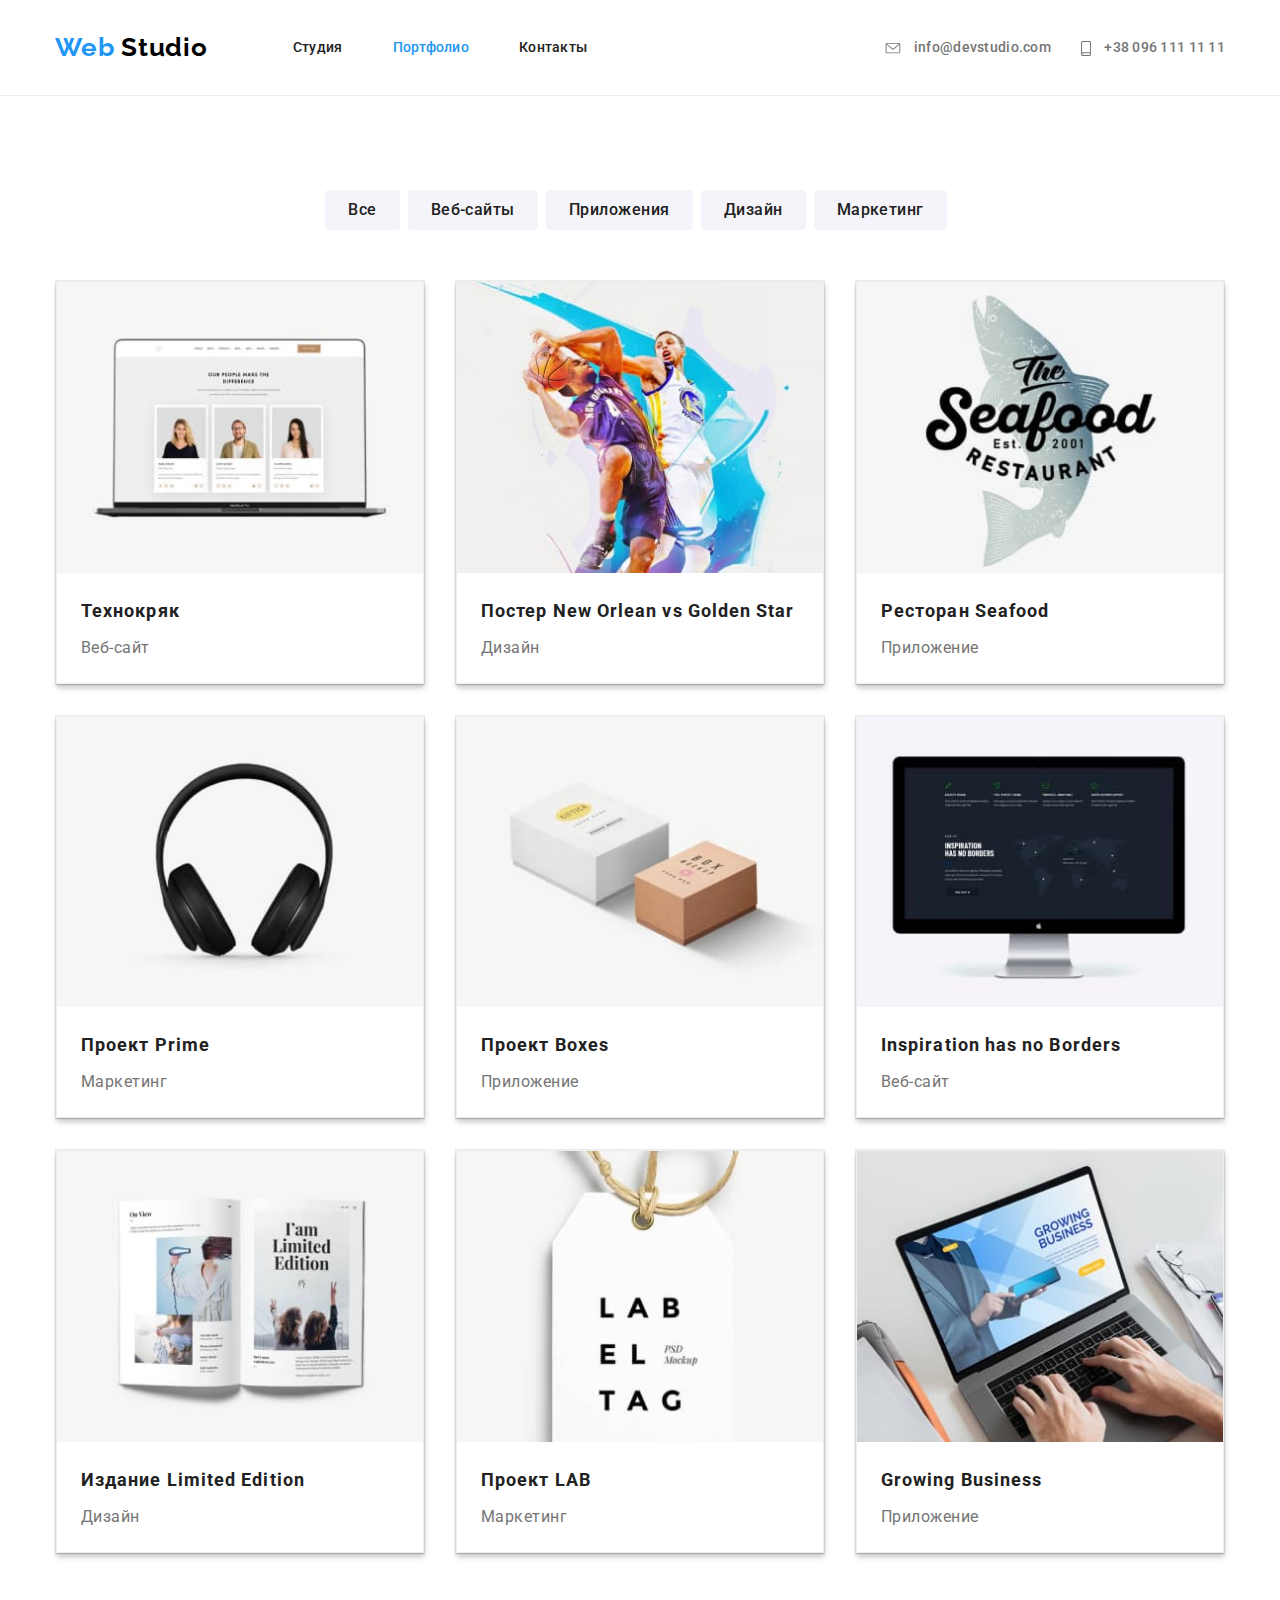
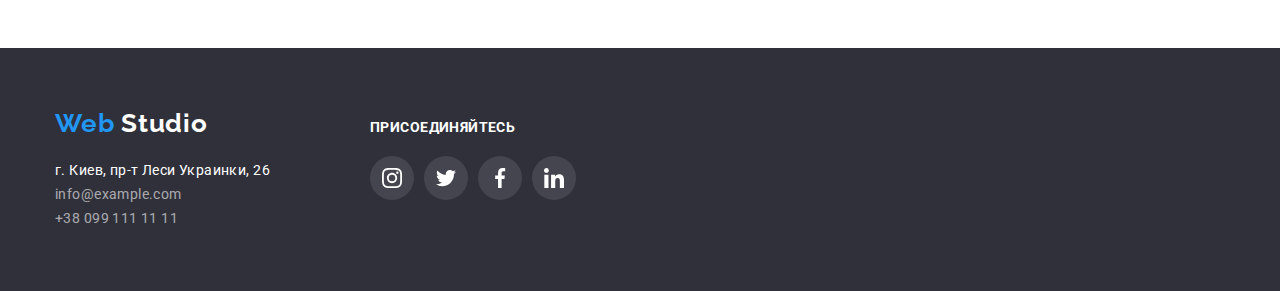
==== portfolio.html @ 6f0203e0 "Переносит файлы четвёртой работы" ====
<!DOCTYPE html>
<html lang="ru">
	<head>
		<meta charset="UTF-8" />
		<meta name="viewport" content="width=device-width, initial-scale=1.0" />
		<title>Студия</title>
		<link
			href="https://fonts.googleapis.com/css2?family=Raleway:wght@700&family=Roboto:wght@400;500;700;900&display=swap"
			rel="stylesheet"
		/>
		<link rel="stylesheet" href="./css/normalize.css" />
		<link rel="stylesheet" href="./css/styles.css" />
	</head>
	<body>
		<!--Шапка сайта-->
		<header class="page-header">
			<div class="container flexbox">
				<nav class="navigation">
					<a href="index.html" class="logo">
						<span>Web</span>
						Studio
					</a>
					<ul class="site-nav list">
						<li class="site-nav-item"><a href="./index.html" class="link">Студия</a></li>
						<li class="site-nav-item"><a href="./portfolio.html" class="link current">Портфолио</a></li>
						<li class="site-nav-item"><a href="" class="link">Контакты</a></li>
					</ul>
				</nav>

				<ul class="auth-nav list">
					<li class="auth-nav-item">
						<a href="mailto:info@example.com" class="link">
							<svg class="auth-icon" width="16" height="11">
								<use href="./images/svg/sprite.svg#mail"></use>
							</svg>
							info@devstudio.com
						</a>
					</li>
					<li class="auth-nav-item">
						<a href="tel:+380961111111" class="link">
							<svg class="auth-icon" width="10" height="15">
								<use href="./images/svg/sprite.svg#phone"></use>
							</svg>
							+38 096 111 11 11
						</a>
					</li>
				</ul>
			</div>
		</header>
		<main>
			<!--Портфолио-->
			<section class="section">
        <div class="container">
          <h1 class="section-title visually-hidden">Портфолио</h1>

				<!--Фтльтры-->
				<ul class="filter list">
					<li><button type="button" class="filter-button">Все</button></li>
					<li><button type="button" class="filter-button">Веб-сайты</button></li>
					<li><button type="button" class="filter-button">Приложения</button></li>
					<li><button type="button" class="filter-button">Дизайн</button></li>
					<li><button type="button" class="filter-button">Маркетинг</button></li>
				</ul>
				<!--Набор карточек-->
				<ul class="list-projects list">
					<li class="projects-item">
						<a href="" class="projects-link">
						  <div class="picture">
										  <img src="./images/jpg2/project1.jpg" alt="Технокряк" width="370" height="294" />
							<p class="description visually-hidden">
											  Технокряк это современная площадка распространения коронавируса. Компании используют эту платформу для
											  цифрового шпионажа и атак на защищённые сервера конкурентов.
							</p>
							</div>
							
							<div class="content">
							<h2 class="title-link">Технокряк</h2>
							<p class="text-link">Веб-сайт</p>
							</div>
									  </a>
								  </li>
					<li class="projects-item">
						<a href="" class="projects-link">
              <div class="picture">
              <img src="./images/jpg2/project2.jpg" alt="Постер" width="370" height="294" />
              <p class="description visually-hidden">
								Технокряк это современная площадка распространения коронавируса. Компании используют эту платформу для
								цифрового шпионажа и атак на защищённые сервера конкурентов.
              </p>
              </div>

              <div class="content">
							<h2 class="title-link">Постер New Orlean vs Golden Star</h2>
              <p class="text-link">Дизайн</p>
              </div>
						</a>
					</li>
					<li class="projects-item">
						<a href="" class="projects-link">
              <div class="picture">
							<img src="./images/jpg2/project3.jpg" alt="Ресторан Seafood" width="370" height="294" />
              <p class="description visually-hidden">
								Технокряк это современная площадка распространения коронавируса. Компании используют эту платформу для
								цифрового шпионажа и атак на защищённые сервера конкурентов.
              </p>
              </div>
              
              <div class="content">
              <h2 class="title-link">Ресторан Seafood</h2>
              <p class="text-link">Приложение</p>
            </div>
						</a>
					</li>
					<li class="projects-item"> 
						<a href="" class="projects-link">
              <div class="picture">
							<img src="./images/jpg2/project4.jpg" alt="Проект Prime" width="370" height="294" />
              <p class="description visually-hidden">
								Технокряк это современная площадка распространения коронавируса. Компании используют эту платформу для
								цифрового шпионажа и атак на защищённые сервера конкурентов.
              </p>
              </div>
              
              <div class="content">
              <h2 class="title-link">Проект Prime</h2>
              <p class="text-link">Маркетинг</p>
              </div>
						</a>
					</li>
					<li class="projects-item">
						<a href="" class="projects-link">
              <div class="picture">
							<img src="./images/jpg2/project5.jpg" alt="Проект Boxes" width="370" height="294" />
              <p class="description visually-hidden">
								Технокряк это современная площадка распространения коронавируса. Компании используют эту платформу для
								цифрового шпионажа и атак на защищённые сервера конкурентов.
              </p>
              </div>
            
              <div class="content">
              <h2 class="title-link">Проект Boxes</h2>
              <p class="text-link">Приложение</p>
              </div>
						</a>
					</li>
					<li class="projects-item">
						<a href="" class="projects-link">
              <div class="picture">
							<img src="./images/jpg2/project6.jpg" alt="Веб-сайт Inspiration" width="370" height="294" />
              <p class="description visually-hidden">
								Технокряк это современная площадка распространения коронавируса. Компании используют эту платформу для
								цифрового шпионажа и атак на защищённые сервера конкурентов.
              </p>
              </div>
            
              <div class="content">
              <h2 class="title-link">Inspiration has no Borders</h2>
              <p class="text-link">Веб-сайт</p>
              </div>
						</a>
					</li>
					<li class="projects-item">
						<a href="" class="projects-link">
              <div class="picture">
							<img src="./images/jpg2/project7.jpg" alt="Издание Limited Edition" width="370" height="294" />
              <p class="description visually-hidden">
								Технокряк это современная площадка распространения коронавируса. Компании используют эту платформу для
								цифрового шпионажа и атак на защищённые сервера конкурентов.
              </p>
              </div>
              
              <div class="content">
              <h2 class="title-link">Издание Limited Edition</h2>
              <p class="text-link">Дизайн</p>
              </div>
						</a>
					</li>
					<li class="projects-item">
						<a href="" class="projects-link">
              <div class="picture">
							<img src="./images/jpg2/project8.jpg" alt="Проект LAB" width="370" height="294" />
              <p class="description visually-hidden">
								Технокряк это современная площадка распространения коронавируса. Компании используют эту платформу для
								цифрового шпионажа и атак на защищённые сервера конкурентов.
              </p>
              </div>

              <div class="content">
              <h2 class="title-link">Проект LAB</h2>
              <p class="text-link">Маркетинг</p>
              </div>
						</a>
					</li>
					<li class="projects-item">
						<a href="" class="projects-link">
              <div class="picture">
							<img src="./images/jpg2/project9.jpg" alt="Приложение Growing Business" width="370" height="294" />
              <p class="description visually-hidden">
								Технокряк это современная площадка распространения коронавируса. Компании используют эту платформу для
								цифрового шпионажа и атак на защищённые сервера конкурентов.
              </p>
              </div>
              
              <div class="content">
              <h2 class="title-link">Growing Business</h2>
              <p class="text-link">Приложение</p>
              </div>
						</a>
					</li>
        </ul>
      </div>
			</section>
		</main>

		<!--Футер-->
		<footer class="footer">
			<div  class="container footer-container">
        <div class="footer-contacts">
				<a href="index.html" class="logo-footer logo ">
					<span>Web</span>
					Studio
				</a>
				<address class="address">
					г. Киев, пр-т Леси Украинки, 26<br>
					<a href="mailto:info@example.com" class="address-link" aria-label="e-mail">info@example.com</a><br>
					<a href="tel:+380991111111" class="address-link" aria-label="телефон">+38 099 111 11 11</a>
				</address>
			</div>

			<!--Ссылки на соцсети-->
        <div class="footer-contacts">
				<b class="networks">Присоединяйтесь</b>
				<ul class="social-footer list">
					<li class="social-item-footer">
					  <a href="https://www.instagram.com/" class="social-icon" 
					  target="_blank"
					  rel="noopener noreferrer"
					  aria-label="ссылка Инстаграм" >
							<svg class="icon-footer" width="20" height="20">
								<use href="./images/svg/sprite.svg#instagram"></use>
							</svg>
					  </a>
					</li>
					<li class="social-item-footer">
						<a  href="https://twitter.com/" class="social-icon" target="_blank" rel="noopener noreferrer" aria-label="ссылка Твиттер">
							<svg class="icon-footer" width="20" height="20">
								<use href="./images/svg/sprite.svg#twitter"></use>
							</svg>
						 </a>
					</li>
					<li class="social-item-footer">
						<a  href="https://facebook.com/" class="social-icon" target="_blank" rel="noopener noreferrer" aria-label="ссылка Фейсбук">
							<svg class="icon-footer" width="20" height="20">
								<use href="./images/svg/sprite.svg#facebook"></use>
							</svg>
						 </a>
					</li>
					<li class="social-item-footer">
						<a  href="https://www.linkedin.com/" class="social-icon" target="_blank" rel="noopener noreferrer" aria-label="ссылка Линкедин">
							<svg class="icon-footer" width="20" height="20">
								<use href="./images/svg/sprite.svg#linkedin"></use>
							</svg>
						 </a>
					</li>
				</ul>
      </div>
     
      <!--<div class="footer-contacts e-mail">
		<b class="networks">Подпишитесь на рассылку</b>
		<button type="button" class="button-sign">Подписаться</button>
      </div>-->
    </div>
		</footer>
	</body>
</html>
---- css/styles.css ----
:root {
	--primary-text-color: #757575;
	--title-text-color: #212121;
	--accent-color: #2196f3;
	--primary-white-color: #ffffff;
    --logo-color: #000000;
    --fon-color: #F5F4FA;
    --footer-bgr-color: #2f303a;
    --footer-contacts-color: rgba(255, 255, 255, 0.6);
}

html {
	box-sizing: border-box;
}

*,
*::before,
*::after {
	box-sizing: inherit;
}

.visually-hidden {
	position: absolute !important;
	clip: rect(1px 1px 1px 1px);
	/* IE6, IE7 */
	clip: rect(1px, 1px, 1px, 1px);
	padding: 0 !important;
	border: 0 !important;
	height: 1px !important;
	width: 1px !important;
	overflow: hidden;
}

body {
	color: var(--primary-text-color);
    background-color: var(--primary-white-color);
    
    font-family: Roboto;
    font-style: normal;
}

a{
    text-decoration: none;
}

.list {
    list-style: none;
    padding: 0;
    margin: 0;
}

p {
    margin-top: 0px;
    margin-bottom: 0px;
  }

.container {
	width: 1200px;
	padding-left: 15px;
	padding-right: 15px;
	margin-left: auto;
	margin-right: auto;
}

/*****Студия*****/

/* Логотип */

.logo {
	display: inline-block;
	margin-right: 85px;

	color: var(--logo-color);

	font-family: "Raleway", sans-serif;
	font-weight: 700;
	font-size: 26px;
	line-height: 1.19;
	letter-spacing: 0.03em;
	text-decoration: none;
}

.logo > span {
	color: var(--accent-color);
}

.logo:hover {
	color: var(--accent-color);
}

/* Навигация и контакты */

.navigation {
    display: flex;
    align-items: center;
    margin-right: auto;
}

.flexbox{
    display: flex;
    justify-content: flex-end;
    align-items: center;
}

.site-nav,
.auth-nav{
    display: flex;
}

.site-nav .link{
    display: inline;

	color: var(--title-text-color);
	font-weight: 500;
	font-size: 14px;
    line-height: 1.14;
    letter-spacing: 0.02em;
    font-family: Roboto, sans-serif;
    font-style: normal;
}


.auth-nav .link {
    display: inline;

	color: var(--primary-text-color);
	font-weight: 500;
	font-size: 14px;
    line-height: 1.14;
    letter-spacing: 0.02em;
    font-family: Roboto, sans-serif;
    font-style: normal;
}

.site-nav .link:hover,
.site-nav .link:focus,
.auth-nav .link:hover,
.auth-nav .link:focus,
.address-link:hover,
.address-link:focus,
.text-link:hover,
.text-link:focus,
.title-link:hover,
.title-link:focus {
	color: var(--accent-color);
}

.site-nav .link.current {
    color: var(--accent-color);
}

.site-nav-item:not(:last-child) {
    margin-right: 50px;
}

.auth-nav-item:not(:last-child){
    margin-right: 30px;
}

.auth-icon{
    margin-right: 10px;
    fill: currentColor;
    vertical-align: middle;
}
.auth-icon:hover{
    fill: var(--accent-color);
}

.page-header{
    padding: 32px 0px;
    border-bottom:1px solid #ECECEC;
}

/* Герой */
.fon{
    max-width: 1600px;
    height: 600px;
    margin-left: auto;
    margin-right: auto;
    background-image: linear-gradient(
        rgba(47, 48, 58, 0.8),
        rgba(47, 48, 58, 0.8)
    ), url("../images/jpg1/Header.jpg");
    background-repeat: no-repeat;
    background-position: center;
    background-size: cover;
}

.hero{
    text-align: center;
}

.hero-title {
    margin-top: 0px;
    margin-bottom: 30px;
    padding-top: 200px;
    

    color: var(--primary-white-color);
    font-weight: 900;
	font-size: 44px;
	line-height: 1.36;
	letter-spacing: 0.06em;
    text-transform: uppercase;
}

/* Кнопка */
.button {
    display: inline-block;
    border-radius: 4px;
    padding: 10px 32px;
    min-width: 200px;
    border-width: 0px;
    text-align: center;

    color: var(--primary-white-color);
    background-color: var(--accent-color);
    box-shadow: 0px 4px 4px
    rgba(0, 0, 0, 0.15);

	font-family: "Roboto", sans-serif;
    font-weight: 700;
    font-size: 16px;
    line-height: 1.87;
    letter-spacing: 0.06em;
	

}
/* Секции */

.section{
    padding-top: 94px;
    padding-bottom: 94px;
}
.section-title { 
    margin-top: 0px;
    margin-bottom: 50px;

	color: var(--title-text-color);
    
    font-weight: 700;
	font-size: 36px;
	line-height: 1.36;
	text-align: center;
    letter-spacing: 0.03em;
}

/* Критерии */

.criteria{
    padding-top: 94px;
    padding-bottom: 0px;
}

.criteria-list{
    display: flex;
}

/*.features .img {
    padding: 25px 100px;
    margin-bottom: 30px;
    
    background: var(--fon-color);
    border-radius: 4px;
  }*/

.criteria-item:not(:last-child){
    margin-right: 30px;
}

.criteria-item{
    width: 270px;
}

.criteria-item::before{
      display:block;
      content:" ";
      height: 120px;
      background-repeat: no-repeat;
      background-position: center;
      background-size: 70px;
      background-color: var(--fon-color);
      border-radius: 4px;
      margin-bottom: 30px;
  }

.icon-antenna::before{
    background-image: url("../images/svg/antenna.svg");     
}

.icon-clock::before{
    background-image: url("../images/svg/clock.svg");
}

.icon-diagram::before{
    background-image: url("../images/svg/diagram.svg");
}

.icon-astronaut::before{
    background-image: url("../images/svg/astronaut.svg");
}

.title {
    margin-top: 0px;
    margin-bottom: 10px;
    
    color: var(--title-text-color);
    
    font-weight: 700;
	font-size: 14px;
	line-height: 1.14;
	letter-spacing: 0.03em;
	text-transform: uppercase;
}


.text {
	font-weight: 400;
	font-size: 14px;
	line-height: 1.71;
    letter-spacing: 0.03em;
    
}


/* Чем мы занимаемся*/

.offers{
    display: flex;
}

.offers-item:not(:last-child){
    margin-right: 30px;
}

.offers-item{
    position: relative;
}

.offers .text-white {
    position: absolute;
    right: 0;
    bottom: 0;
    width: 100%;
    margin: 0px;
    padding: 27px;

	color: var(--primary-white-color);
    background: rgba(47, 48, 58, 0.8);

    font-weight: 700;
	font-size: 14px;
	line-height: 1.14;
	text-align: center;
	letter-spacing: 0.03em;
	text-transform: uppercase;    
}

.offers .text-white:hover,
.offers .text-white:focus {
	color: var(--accent-color);
}

.ofr{
    display: block;
}
/*Наша команда*/

.section-team  {
    background-color: var(--fon-color);
    width: auto;
}

.team-list {
    display: flex;
    flex-wrap: wrap;
}

.social-list {
    display: flex;
    justify-content: center;

}

.social-item:not(:last-child) {
    margin-right: 10px;
  }

.social-icon{
    display: inline-flex;
    justify-content: center;
    align-items: center;

    width: 44px;
    height: 44px;

    border-radius: 50%;
}
.icon{
    fill:#AFB1B8;
}

.social-icon:hover,
.social-icon:focus{
    background: var(--accent-color);
}

.social-icon:hover .icon,
.social-icon:focus .icon{
    fill: var(--primary-white-color);
}
.team-item{

    box-shadow: 0px 1px 3px rgba(0, 0, 0, 0.12), 
    0px 1px 1px rgba(0, 0, 0, 0.14), 
    0px 2px 1px rgba(0, 0, 0, 0.2);
    border-radius: 0px 0px 4px 4px;
    background-color: var(--primary-white-color);

    width: calc((100% -(30px * 3)) / 4);
    padding-bottom: 30px;
}

  .team-item:not(:last-child){
    margin-right: 30px;
}

img{
    display:block;
    max-width: 100%;
    height: auto;
}

.team {
    margin-top: 30px;
    margin-bottom: 10px;
    
    color: var(--title-text-color);
    
    font-weight: 500;
	font-size: 16px;
	line-height: 1.19;
	text-align: center;
	letter-spacing: 0.03em;
}

.profession{
margin-bottom: 16px;

color: var(--primary-text-color);
  
font-weight: normal;
font-size: 16px;
line-height: 1.19;
text-align: center;
letter-spacing: 0.03em;
}

.social-list .link {
    color: var(--primary-text-color);
}

.social-list .link:hover,
.social-list .link:focus {
    color: var(--accent-color);
}
  
/* Постоянные клиенты*/

.customers{
    display: flex;
    justify-content: center;
}

.customers-item:not(:last-child){
    margin-right: 30px;
}

.customers-logo{
    display: inline-flex;
    justify-content: center;
    align-items: center;
    width: 170px;
    height: 90px;
    border: 1px solid #AFB1B8;
    border-radius: 4px;
    
    color: #AFB1B8;
}

.customers-icon{
    fill: currentColor;
}
.customers-logo:hover{
    color: var(--accent-color);
    border: 1px solid var(--accent-color);
}


/* Футер */

.footer {
    background: var(--footer-bgr-color);
    color: var(--primary-white-color);
}

.logo-footer {
	display: inline-block;
	margin-bottom: 20px;

	color: var(--primary-white-color);

	font-family: Raleway, sans-serif;
	font-weight: 700;
	line-height: 1.19;
	font-size: 26px;
	text-decoration: none;
}

.logo-footer:hover,
.logo-footer:focus,
.address-link:hover,
.address-link:focus {
	color: var(--accent-color);
}

.address {
    color: var(--primary-white-color);
    
	font-family: "Roboto", sans-serif;
    font-style: normal;
    font-weight: 400;
    font-size: 14px;
    line-height: 1.71;
    letter-spacing: 0.03em;
}

.address-link {
    color: var(--footer-contacts-color);
    margin-bottom: 0px;
    margin-top: 9px;
}

.networks {
    display: inline-block;
    margin-bottom: 20px;
    
    color: var(--primary-white-color);
    
    font-family: Roboto;
    font-style: normal;
	font-weight: 700;
	font-size: 14px;
	line-height: 1.14;
	letter-spacing: 0.03em;
	text-transform: uppercase;
}

.footer-container{
    display: flex; 
    align-items: baseline;
    padding-top: 60px;
    padding-bottom: 60px;
}

.footer-contacts:not(:last-child) {
    width: 285px;
    margin-right: 30px;
}
.footer-contacts .e-mail{
    width: 570px;
}

.social-footer{
    display: flex;
}

.icon-footer{
    fill: var(--primary-white-color)
}

.social-item-footer{
    display: flex;
    justify-content:center;
    align-items: center;
    width: 44px;
    height: 44px;
    margin-right: 10px;
    border-radius: 50%;
    background-color: rgba(255, 255, 255, 0.1);
}

.social-item-footer:hover{
    background-color: var(--accent-color);
}

/*
.button-sign{
    display: inline-flex;
    border-radius: 4px;
    padding: 10px 29px;
    min-width: 200px;
    border-width: 0px;
    text-align: center;

    color: var(--primary-white-color);
    background-color: var(--accent-color);

	font-family: "Roboto", sans-serif;
    font-weight: 700;
    font-size: 16px;
    line-height: 1.87;
    letter-spacing: 0.06em;
}

.button-sign::after{
    width: 24px;
    height: 24px;
    margin-left: 10px;
    content: " ";
    background-image: url("../images/svg/send.svg");
    background-size: contain;
    align-items: baseline;
}
*/

/***** Портфолио *****/

.filter-button {
    display: inline-block;
    border-radius: 4px;
    padding: 6px 22px;
    margin-right: 8px;
    
    text-align: center;
    
    color: var(--title-text-color);
    background-color: var(--fon-color);
  
    font-family: "Roboto", sans-serif;
    font-weight: 500;
    font-size: 16px;
    line-height: 1.625;
    letter-spacing: 0.03em;
    min-width: 73px;
    border: 1px solid transparent;
    cursor: pointer;
}
    
.filter-button:hover,
.filter-button:focus{
    color: var(--primary-white-color);
    background-color: var(--accent-color);
}

.filter {
    display: flex;
    margin-bottom: 50px;
    align-items: center;
    justify-content: center;
}

.list-projects{
    display: flex;
    flex-wrap: wrap;
}

.projects-item{
    width: calc((100% - 60px) / 3);
    margin-right: 30px;
    margin-bottom: 30px;

    background: var(--primary-white-color);
    border: 1px solid #EEEEEE;
    background-size: contain;
}

.projects-item:nth-child(3n){
    margin-right: 0px;
}

.projects-item:nth-last-child(-n + 3) {
   margin-bottom: 0px; 
}

.content{
    padding-left: 24px;
    padding-right: 24px;
}
.title-link {
    margin-top: 0px;
    margin-bottom: 4px;

	color: var(--title-text-color);
    
    font-style: normal;
	font-weight: 700;
	font-size: 18px;
	line-height: 2;
	letter-spacing: 0.06em;
	text-decoration: none;
}

.text-link {
    margin-top: 0px;
    margin-bottom: 20px;

    color: var(--primary-text-color);
    
	font-style: normal;
	font-weight: normal;
	font-size: 16px;
	line-height: 1.87;
    letter-spacing: 0.03em;
}


.projects-link {
    display: inline-block;
    
    background: #FFFFFF;
    border: 1px solid #EEEEEE;
    box-sizing: border-box;
    box-shadow: 0px 1px 1px rgba(0, 0, 0, 0.12), 
    0px 4px 4px rgba(0, 0, 0, 0.06), 
    1px 4px 6px rgba(0, 0, 0, 0.16);
}

.picture {
    margin-bottom: 20px;
}

.description {
    color: var(--primary-white-color);
    background-color: var(--accent-color);

	font-style: normal;
	font-weight: normal;
	font-size: 18px;
	line-height: 1.56;
	letter-spacing: 0.03em;
}
/*
.description::before{
    display: inline-block;
    content: "";
    position: absolute;
    top: 0;
    right: 0;
    width: 100%;
    height: 100%;

    background-color: var(--accent-color);
    opacity: 0;
}
.description:hover ::before{
    opacity: 1;
}*/

/* цвет основного текста #757575 */
/* вторичный цвет текста #212121 */
/* белый #FFFFFF */
/* вторичный цвет фона #F5F4FA */
/* акцент #2196F3 */
/* фон под фото rgba(47, 48, 58, 0.8) */
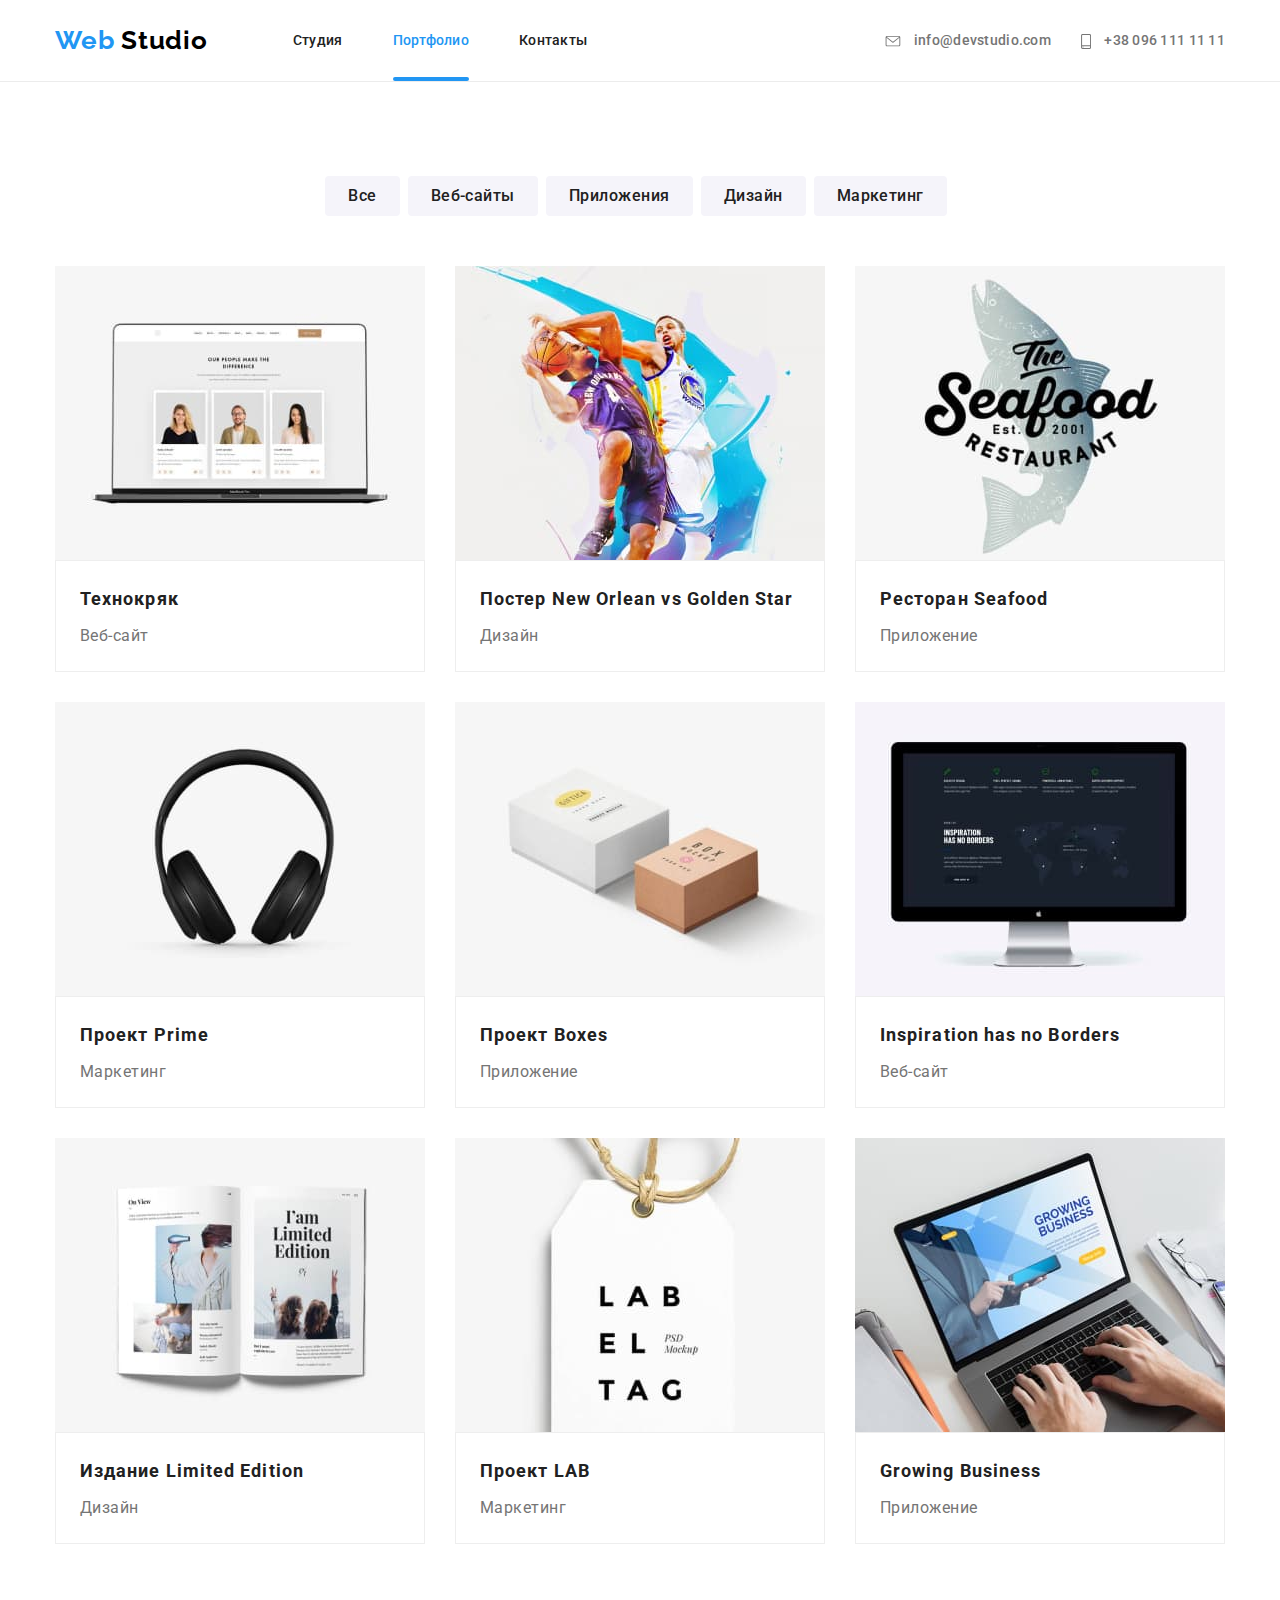
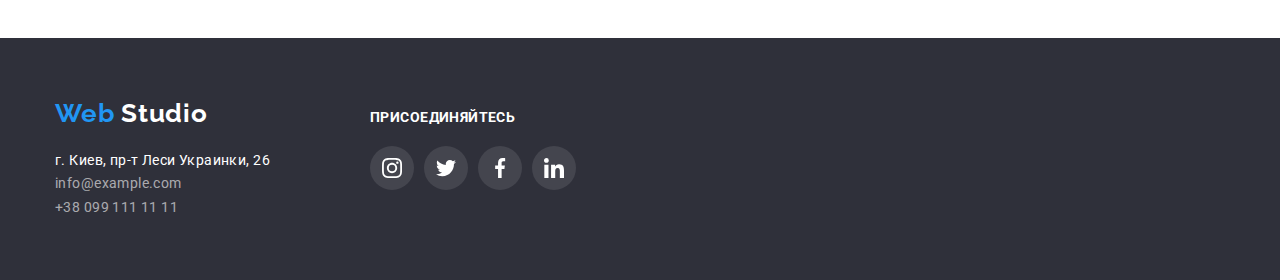
==== commit ea6d1b0b: "Добавляет оформление декоративных эффектов" ====
--- a/portfolio.html
+++ b/portfolio.html
@@ -50,226 +50,285 @@
 		<main>
 			<!--Портфолио-->
 			<section class="section">
-        <div class="container">
-          <h1 class="section-title visually-hidden">Портфолио</h1>
-
-				<!--Фтльтры-->
-				<ul class="filter list">
-					<li><button type="button" class="filter-button">Все</button></li>
-					<li><button type="button" class="filter-button">Веб-сайты</button></li>
-					<li><button type="button" class="filter-button">Приложения</button></li>
-					<li><button type="button" class="filter-button">Дизайн</button></li>
-					<li><button type="button" class="filter-button">Маркетинг</button></li>
-				</ul>
-				<!--Набор карточек-->
-				<ul class="list-projects list">
-					<li class="projects-item">
-						<a href="" class="projects-link">
-						  <div class="picture">
-										  <img src="./images/jpg2/project1.jpg" alt="Технокряк" width="370" height="294" />
-							<p class="description visually-hidden">
-											  Технокряк это современная площадка распространения коронавируса. Компании используют эту платформу для
-											  цифрового шпионажа и атак на защищённые сервера конкурентов.
-							</p>
-							</div>
-							
-							<div class="content">
-							<h2 class="title-link">Технокряк</h2>
-							<p class="text-link">Веб-сайт</p>
-							</div>
-									  </a>
-								  </li>
-					<li class="projects-item">
-						<a href="" class="projects-link">
-              <div class="picture">
-              <img src="./images/jpg2/project2.jpg" alt="Постер" width="370" height="294" />
-              <p class="description visually-hidden">
-								Технокряк это современная площадка распространения коронавируса. Компании используют эту платформу для
-								цифрового шпионажа и атак на защищённые сервера конкурентов.
-              </p>
-              </div>
-
-              <div class="content">
-							<h2 class="title-link">Постер New Orlean vs Golden Star</h2>
-              <p class="text-link">Дизайн</p>
-              </div>
-						</a>
-					</li>
-					<li class="projects-item">
-						<a href="" class="projects-link">
-              <div class="picture">
-							<img src="./images/jpg2/project3.jpg" alt="Ресторан Seafood" width="370" height="294" />
-              <p class="description visually-hidden">
-								Технокряк это современная площадка распространения коронавируса. Компании используют эту платформу для
-								цифрового шпионажа и атак на защищённые сервера конкурентов.
-              </p>
-              </div>
-              
-              <div class="content">
-              <h2 class="title-link">Ресторан Seafood</h2>
-              <p class="text-link">Приложение</p>
-            </div>
-						</a>
-					</li>
-					<li class="projects-item"> 
-						<a href="" class="projects-link">
-              <div class="picture">
-							<img src="./images/jpg2/project4.jpg" alt="Проект Prime" width="370" height="294" />
-              <p class="description visually-hidden">
-								Технокряк это современная площадка распространения коронавируса. Компании используют эту платформу для
-								цифрового шпионажа и атак на защищённые сервера конкурентов.
-              </p>
-              </div>
-              
-              <div class="content">
-              <h2 class="title-link">Проект Prime</h2>
-              <p class="text-link">Маркетинг</p>
-              </div>
-						</a>
-					</li>
-					<li class="projects-item">
-						<a href="" class="projects-link">
-              <div class="picture">
-							<img src="./images/jpg2/project5.jpg" alt="Проект Boxes" width="370" height="294" />
-              <p class="description visually-hidden">
-								Технокряк это современная площадка распространения коронавируса. Компании используют эту платформу для
-								цифрового шпионажа и атак на защищённые сервера конкурентов.
-              </p>
-              </div>
-            
-              <div class="content">
-              <h2 class="title-link">Проект Boxes</h2>
-              <p class="text-link">Приложение</p>
-              </div>
-						</a>
-					</li>
-					<li class="projects-item">
-						<a href="" class="projects-link">
-              <div class="picture">
-							<img src="./images/jpg2/project6.jpg" alt="Веб-сайт Inspiration" width="370" height="294" />
-              <p class="description visually-hidden">
-								Технокряк это современная площадка распространения коронавируса. Компании используют эту платформу для
-								цифрового шпионажа и атак на защищённые сервера конкурентов.
-              </p>
-              </div>
-            
-              <div class="content">
-              <h2 class="title-link">Inspiration has no Borders</h2>
-              <p class="text-link">Веб-сайт</p>
-              </div>
-						</a>
-					</li>
-					<li class="projects-item">
-						<a href="" class="projects-link">
-              <div class="picture">
-							<img src="./images/jpg2/project7.jpg" alt="Издание Limited Edition" width="370" height="294" />
-              <p class="description visually-hidden">
-								Технокряк это современная площадка распространения коронавируса. Компании используют эту платформу для
-								цифрового шпионажа и атак на защищённые сервера конкурентов.
-              </p>
-              </div>
-              
-              <div class="content">
-              <h2 class="title-link">Издание Limited Edition</h2>
-              <p class="text-link">Дизайн</p>
-              </div>
-						</a>
-					</li>
-					<li class="projects-item">
-						<a href="" class="projects-link">
-              <div class="picture">
-							<img src="./images/jpg2/project8.jpg" alt="Проект LAB" width="370" height="294" />
-              <p class="description visually-hidden">
-								Технокряк это современная площадка распространения коронавируса. Компании используют эту платформу для
-								цифрового шпионажа и атак на защищённые сервера конкурентов.
-              </p>
-              </div>
-
-              <div class="content">
-              <h2 class="title-link">Проект LAB</h2>
-              <p class="text-link">Маркетинг</p>
-              </div>
-						</a>
-					</li>
-					<li class="projects-item">
-						<a href="" class="projects-link">
-              <div class="picture">
-							<img src="./images/jpg2/project9.jpg" alt="Приложение Growing Business" width="370" height="294" />
-              <p class="description visually-hidden">
-								Технокряк это современная площадка распространения коронавируса. Компании используют эту платформу для
-								цифрового шпионажа и атак на защищённые сервера конкурентов.
-              </p>
-              </div>
-              
-              <div class="content">
-              <h2 class="title-link">Growing Business</h2>
-              <p class="text-link">Приложение</p>
-              </div>
-						</a>
-					</li>
-        </ul>
-      </div>
+				<div class="container">
+					<h1 class="section-title visually-hidden">Портфолио</h1>
+
+					<!--Фтльтры-->
+					<ul class="filter list">
+						<li><button type="button" class="filter-button">Все</button></li>
+						<li><button type="button" class="filter-button">Веб-сайты</button></li>
+						<li><button type="button" class="filter-button">Приложения</button></li>
+						<li><button type="button" class="filter-button">Дизайн</button></li>
+						<li><button type="button" class="filter-button">Маркетинг</button></li>
+					</ul>
+					<!--Набор карточек-->
+					<ul class="list-projects list">
+						<li class="projects-item">
+							<a href="" class="projects-link">
+								<div class="picture">
+									<img src="./images/jpg2/project1.jpg" alt="Технокряк" width="370" height="294" />
+									<div class="picture-overlay">
+										<div class="picture-text">
+											<p>
+												Технокряк это современная площадка распространения коронавируса. Компании используют эту
+												платформу для цифрового шпионажа и атак на защищённые сервера конкурентов.
+											</p>
+										</div>
+									</div>
+								</div>
+
+								<div class="content">
+									<h2 class="title-link">Технокряк</h2>
+									<p class="text-link">Веб-сайт</p>
+								</div>
+							</a>
+						</li>
+						<li class="projects-item">
+							<a href="" class="projects-link">
+								<div class="picture">
+									<img src="./images/jpg2/project2.jpg" alt="Постер" width="370" height="294" />
+									<div class="picture-overlay">
+										<div class="picture-text">
+											<p>
+												Технокряк это современная площадка распространения коронавируса. Компании используют эту
+												платформу для цифрового шпионажа и атак на защищённые сервера конкурентов.
+											</p>
+										</div>
+									</div>
+								</div>
+
+								<div class="content">
+									<h2 class="title-link">Постер New Orlean vs Golden Star</h2>
+									<p class="text-link">Дизайн</p>
+								</div>
+							</a>
+						</li>
+						<li class="projects-item">
+							<a href="" class="projects-link">
+								<div class="picture">
+									<img src="./images/jpg2/project3.jpg" alt="Ресторан" width="370" height="294" />
+									<div class="picture-overlay">
+										<div class="picture-text">
+											<p>
+												Технокряк это современная площадка распространения коронавируса. Компании используют эту
+												платформу для цифрового шпионажа и атак на защищённые сервера конкурентов.
+											</p>
+										</div>
+									</div>
+								</div>
+
+								<div class="content">
+									<h2 class="title-link">Ресторан Seafood</h2>
+									<p class="text-link">Приложение</p>
+								</div>
+							</a>
+						</li>
+						<li class="projects-item">
+							<a href="" class="projects-link">
+								<div class="picture">
+									<img src="./images/jpg2/project4.jpg" alt="Проект Prime" width="370" height="294" />
+									<div class="picture-overlay">
+										<div class="picture-text">
+											<p>
+												Технокряк это современная площадка распространения коронавируса. Компании используют эту
+												платформу для цифрового шпионажа и атак на защищённые сервера конкурентов.
+											</p>
+										</div>
+									</div>
+								</div>
+
+								<div class="content">
+									<h2 class="title-link">Проект Prime</h2>
+									<p class="text-link">Маркетинг</p>
+								</div>
+							</a>
+						</li>
+						<li class="projects-item">
+							<a href="" class="projects-link">
+								<div class="picture">
+									<img src="./images/jpg2/project5.jpg" alt="Проект Boxes" width="370" height="294" />
+									<div class="picture-overlay">
+										<div class="picture-text">
+											<p>
+												Технокряк это современная площадка распространения коронавируса. Компании используют эту
+												платформу для цифрового шпионажа и атак на защищённые сервера конкурентов.
+											</p>
+										</div>
+									</div>
+								</div>
+
+								<div class="content">
+									<h2 class="title-link">Проект Boxes</h2>
+									<p class="text-link">Приложение</p>
+								</div>
+							</a>
+						</li>
+						<li class="projects-item">
+							<a href="" class="projects-link">
+								<div class="picture">
+									<img src="./images/jpg2/project6.jpg" alt="Inspiration has no Borders" width="370" height="294" />
+									<div class="picture-overlay">
+										<div class="picture-text">
+											<p>
+												Технокряк это современная площадка распространения коронавируса. Компании используют эту
+												платформу для цифрового шпионажа и атак на защищённые сервера конкурентов.
+											</p>
+										</div>
+									</div>
+								</div>
+
+								<div class="content">
+									<h2 class="title-link">Inspiration has no Borders</h2>
+									<p class="text-link">Веб-сайт</p>
+								</div>
+							</a>
+						</li>
+						<li class="projects-item">
+							<a href="" class="projects-link">
+								<div class="picture">
+									<img src="./images/jpg2/project7.jpg" alt="Издание Limited Edition" width="370" height="294" />
+									<div class="picture-overlay">
+										<div class="picture-text">
+											<p>
+												Технокряк это современная площадка распространения коронавируса. Компании используют эту
+												платформу для цифрового шпионажа и атак на защищённые сервера конкурентов.
+											</p>
+										</div>
+									</div>
+								</div>
+
+								<div class="content">
+									<h2 class="title-link">Издание Limited Edition</h2>
+									<p class="text-link">Дизайн</p>
+								</div>
+							</a>
+						</li>
+						<li class="projects-item">
+							<a href="" class="projects-link">
+								<div class="picture">
+									<img src="./images/jpg2/project8.jpg" alt="Проект LAB" width="370" height="294" />
+									<div class="picture-overlay">
+										<div class="picture-text">
+											<p>
+												Технокряк это современная площадка распространения коронавируса. Компании используют эту
+												платформу для цифрового шпионажа и атак на защищённые сервера конкурентов.
+											</p>
+										</div>
+									</div>
+								</div>
+
+								<div class="content">
+									<h2 class="title-link">Проект LAB</h2>
+									<p class="text-link">Маркетинг</p>
+								</div>
+							</a>
+						</li>
+						<li class="projects-item">
+							<a href="" class="projects-link">
+								<div class="picture">
+									<img src="./images/jpg2/project9.jpg" alt="Growing Business" width="370" height="294" />
+									<div class="picture-overlay">
+										<div class="picture-text">
+											<p>
+												Технокряк это современная площадка распространения коронавируса. Компании используют эту
+												платформу для цифрового шпионажа и атак на защищённые сервера конкурентов.
+											</p>
+										</div>
+									</div>
+								</div>
+
+								<div class="content">
+									<h2 class="title-link">Growing Business</h2>
+									<p class="text-link">Приложение</p>
+								</div>
+							</a>
+						</li>
+					</ul>
+				</div>
 			</section>
 		</main>
 
 		<!--Футер-->
 		<footer class="footer">
-			<div  class="container footer-container">
-        <div class="footer-contacts">
-				<a href="index.html" class="logo-footer logo ">
-					<span>Web</span>
-					Studio
-				</a>
-				<address class="address">
-					г. Киев, пр-т Леси Украинки, 26<br>
-					<a href="mailto:info@example.com" class="address-link" aria-label="e-mail">info@example.com</a><br>
-					<a href="tel:+380991111111" class="address-link" aria-label="телефон">+38 099 111 11 11</a>
-				</address>
-			</div>
-
-			<!--Ссылки на соцсети-->
-        <div class="footer-contacts">
-				<b class="networks">Присоединяйтесь</b>
-				<ul class="social-footer list">
-					<li class="social-item-footer">
-					  <a href="https://www.instagram.com/" class="social-icon" 
-					  target="_blank"
-					  rel="noopener noreferrer"
-					  aria-label="ссылка Инстаграм" >
-							<svg class="icon-footer" width="20" height="20">
-								<use href="./images/svg/sprite.svg#instagram"></use>
-							</svg>
-					  </a>
-					</li>
-					<li class="social-item-footer">
-						<a  href="https://twitter.com/" class="social-icon" target="_blank" rel="noopener noreferrer" aria-label="ссылка Твиттер">
-							<svg class="icon-footer" width="20" height="20">
-								<use href="./images/svg/sprite.svg#twitter"></use>
-							</svg>
-						 </a>
-					</li>
-					<li class="social-item-footer">
-						<a  href="https://facebook.com/" class="social-icon" target="_blank" rel="noopener noreferrer" aria-label="ссылка Фейсбук">
-							<svg class="icon-footer" width="20" height="20">
-								<use href="./images/svg/sprite.svg#facebook"></use>
-							</svg>
-						 </a>
-					</li>
-					<li class="social-item-footer">
-						<a  href="https://www.linkedin.com/" class="social-icon" target="_blank" rel="noopener noreferrer" aria-label="ссылка Линкедин">
-							<svg class="icon-footer" width="20" height="20">
-								<use href="./images/svg/sprite.svg#linkedin"></use>
-							</svg>
-						 </a>
-					</li>
-				</ul>
-      </div>
-     
-      <!--<div class="footer-contacts e-mail">
+			<div class="container footer-container">
+				<div class="footer-contacts">
+					<a href="index.html" class="logo-footer logo">
+						<span>Web</span>
+						Studio
+					</a>
+					<address class="address">
+						г. Киев, пр-т Леси Украинки, 26
+						<br />
+						<a href="mailto:info@example.com" class="address-link" aria-label="e-mail">info@example.com</a>
+						<br />
+						<a href="tel:+380991111111" class="address-link" aria-label="телефон">+38 099 111 11 11</a>
+					</address>
+				</div>
+
+				<!--Ссылки на соцсети-->
+				<div class="footer-contacts">
+					<b class="networks">Присоединяйтесь</b>
+					<ul class="social-footer list">
+						<li class="social-item-footer">
+							<a
+								href="https://www.instagram.com/"
+								class="social-icon"
+								target="_blank"
+								rel="noopener noreferrer"
+								aria-label="ссылка Инстаграм"
+							>
+								<svg class="icon-footer" width="20" height="20">
+									<use href="./images/svg/sprite.svg#instagram"></use>
+								</svg>
+							</a>
+						</li>
+						<li class="social-item-footer">
+							<a
+								href="https://twitter.com/"
+								class="social-icon"
+								target="_blank"
+								rel="noopener noreferrer"
+								aria-label="ссылка Твиттер"
+							>
+								<svg class="icon-footer" width="20" height="20">
+									<use href="./images/svg/sprite.svg#twitter"></use>
+								</svg>
+							</a>
+						</li>
+						<li class="social-item-footer">
+							<a
+								href="https://facebook.com/"
+								class="social-icon"
+								target="_blank"
+								rel="noopener noreferrer"
+								aria-label="ссылка Фейсбук"
+							>
+								<svg class="icon-footer" width="20" height="20">
+									<use href="./images/svg/sprite.svg#facebook"></use>
+								</svg>
+							</a>
+						</li>
+						<li class="social-item-footer">
+							<a
+								href="https://www.linkedin.com/"
+								class="social-icon"
+								target="_blank"
+								rel="noopener noreferrer"
+								aria-label="ссылка Линкедин"
+							>
+								<svg class="icon-footer" width="20" height="20">
+									<use href="./images/svg/sprite.svg#linkedin"></use>
+								</svg>
+							</a>
+						</li>
+					</ul>
+				</div>
+
+				<!--<div class="footer-contacts e-mail">
 		<b class="networks">Подпишитесь на рассылку</b>
 		<button type="button" class="button-sign">Подписаться</button>
       </div>-->
-    </div>
+			</div>
 		</footer>
 	</body>
 </html>
--- a/css/styles.css
+++ b/css/styles.css
@@ -1,12 +1,19 @@
+/* цвет основного текста #757575 */
+/* вторичный цвет текста #212121 */
+/* белый #FFFFFF */
+/* вторичный цвет фона #F5F4FA */
+/* акцент #2196F3 */
+/* фон под фото rgba(47, 48, 58, 0.8) */
+
 :root {
 	--primary-text-color: #757575;
 	--title-text-color: #212121;
 	--accent-color: #2196f3;
 	--primary-white-color: #ffffff;
-    --logo-color: #000000;
-    --fon-color: #F5F4FA;
-    --footer-bgr-color: #2f303a;
-    --footer-contacts-color: rgba(255, 255, 255, 0.6);
+	--logo-color: #000000;
+	--fon-color: #f5f4fa;
+	--footer-bgr-color: #2f303a;
+	--footer-contacts-color: rgba(255, 255, 255, 0.6);
 }
 
 html {
@@ -33,26 +40,26 @@
 
 body {
 	color: var(--primary-text-color);
-    background-color: var(--primary-white-color);
-    
-    font-family: Roboto;
-    font-style: normal;
-}
-
-a{
-    text-decoration: none;
+	background-color: var(--primary-white-color);
+
+	font-family: Roboto;
+	font-style: normal;
+}
+
+a {
+	text-decoration: none;
 }
 
 .list {
-    list-style: none;
-    padding: 0;
-    margin: 0;
+	list-style: none;
+	padding: 0;
+	margin: 0;
 }
 
 p {
-    margin-top: 0px;
-    margin-bottom: 0px;
-  }
+	margin-top: 0px;
+	margin-bottom: 0px;
+}
 
 .container {
 	width: 1200px;
@@ -78,6 +85,7 @@
 	line-height: 1.19;
 	letter-spacing: 0.03em;
 	text-decoration: none;
+	transition: color 250ms cubic-bezier(0.4, 0, 0.2, 1);
 }
 
 .logo > span {
@@ -91,45 +99,60 @@
 /* Навигация и контакты */
 
 .navigation {
-    display: flex;
-    align-items: center;
-    margin-right: auto;
-}
-
-.flexbox{
-    display: flex;
-    justify-content: flex-end;
-    align-items: center;
+	display: flex;
+	align-items: center;
+	margin-right: auto;
+}
+
+.flexbox {
+	display: flex;
+	justify-content: flex-end;
+	align-items: center;
 }
 
 .site-nav,
-.auth-nav{
-    display: flex;
-}
-
-.site-nav .link{
-    display: inline;
-
+.auth-nav {
+	display: flex;
+}
+
+.site-nav .link {
+	display: inline;
+	position: relative;
 	color: var(--title-text-color);
 	font-weight: 500;
 	font-size: 14px;
-    line-height: 1.14;
-    letter-spacing: 0.02em;
-    font-family: Roboto, sans-serif;
-    font-style: normal;
-}
-
+	line-height: 1.14;
+	letter-spacing: 0.02em;
+	font-family: Roboto, sans-serif;
+	font-style: normal;
+	padding-bottom: 32px;
+	transition: color 250ms cubic-bezier(0.4, 0, 0.2, 1);
+}
 
 .auth-nav .link {
-    display: inline;
+	display: inline;
 
 	color: var(--primary-text-color);
 	font-weight: 500;
 	font-size: 14px;
-    line-height: 1.14;
-    letter-spacing: 0.02em;
-    font-family: Roboto, sans-serif;
-    font-style: normal;
+	line-height: 1.14;
+	letter-spacing: 0.02em;
+	font-family: Roboto, sans-serif;
+	font-style: normal;
+	transition: color 250ms cubic-bezier(0.4, 0, 0.2, 1);
+}
+
+.current::after {
+	content: "";
+
+	position: absolute;
+	left: 0;
+	bottom: -1px;
+	display: block;
+	width: 100%;
+	height: 4px;
+	background-color: var(--accent-color);
+	border-radius: 2px;
 }
 
 .site-nav .link:hover,
@@ -146,114 +169,109 @@
 }
 
 .site-nav .link.current {
-    color: var(--accent-color);
+	color: var(--accent-color);
+	position: relative;
 }
 
 .site-nav-item:not(:last-child) {
-    margin-right: 50px;
-}
-
-.auth-nav-item:not(:last-child){
-    margin-right: 30px;
-}
-
-.auth-icon{
-    margin-right: 10px;
-    fill: currentColor;
-    vertical-align: middle;
-}
-.auth-icon:hover{
-    fill: var(--accent-color);
-}
-
-.page-header{
-    padding: 32px 0px;
-    border-bottom:1px solid #ECECEC;
+	margin-right: 50px;
+}
+
+.auth-nav-item:not(:last-child) {
+	margin-right: 30px;
+}
+
+.auth-icon {
+	margin-right: 10px;
+	fill: currentColor;
+	vertical-align: middle;
+	transition: fill 250ms cubic-bezier(0.4, 0, 0.2, 1);
+}
+.auth-icon:hover {
+	fill: var(--accent-color);
+}
+
+.page-header {
+	padding: 25px 0px;
+	border-bottom: 1px solid #ececec;
 }
 
 /* Герой */
-.fon{
-    max-width: 1600px;
-    height: 600px;
-    margin-left: auto;
-    margin-right: auto;
-    background-image: linear-gradient(
-        rgba(47, 48, 58, 0.8),
-        rgba(47, 48, 58, 0.8)
-    ), url("../images/jpg1/Header.jpg");
-    background-repeat: no-repeat;
-    background-position: center;
-    background-size: cover;
-}
-
-.hero{
-    text-align: center;
+.fon {
+	max-width: 1600px;
+	height: 600px;
+	margin-left: auto;
+	margin-right: auto;
+	background-image: linear-gradient(rgba(47, 48, 58, 0.8), rgba(47, 48, 58, 0.8)), url("../images/jpg1/Header.jpg");
+	background-repeat: no-repeat;
+	background-position: center;
+	background-size: cover;
+}
+
+.hero {
+	text-align: center;
 }
 
 .hero-title {
-    margin-top: 0px;
-    margin-bottom: 30px;
-    padding-top: 200px;
-    
-
-    color: var(--primary-white-color);
-    font-weight: 900;
+	margin-top: 0px;
+	margin-bottom: 30px;
+	padding-top: 200px;
+
+	color: var(--primary-white-color);
+	font-weight: 900;
 	font-size: 44px;
 	line-height: 1.36;
 	letter-spacing: 0.06em;
-    text-transform: uppercase;
+	text-transform: uppercase;
 }
 
 /* Кнопка */
 .button {
-    display: inline-block;
-    border-radius: 4px;
-    padding: 10px 32px;
-    min-width: 200px;
-    border-width: 0px;
-    text-align: center;
-
-    color: var(--primary-white-color);
-    background-color: var(--accent-color);
-    box-shadow: 0px 4px 4px
-    rgba(0, 0, 0, 0.15);
+	display: inline-block;
+	border-radius: 4px;
+	padding: 10px 32px;
+	min-width: 200px;
+	border-width: 0px;
+	text-align: center;
+
+	color: var(--primary-white-color);
+	background-color: var(--accent-color);
+	box-shadow: 0px 4px 4px rgba(0, 0, 0, 0.15);
 
 	font-family: "Roboto", sans-serif;
-    font-weight: 700;
-    font-size: 16px;
-    line-height: 1.87;
-    letter-spacing: 0.06em;
-	
-
+	font-weight: 700;
+	font-size: 16px;
+	line-height: 1.87;
+	letter-spacing: 0.06em;
 }
 /* Секции */
 
-.section{
-    padding-top: 94px;
-    padding-bottom: 94px;
-}
-.section-title { 
-    margin-top: 0px;
-    margin-bottom: 50px;
+.section {
+	padding-top: 94px;
+	padding-bottom: 94px;
+}
+.section-title {
+	margin-top: 0px;
+	margin-bottom: 50px;
 
 	color: var(--title-text-color);
-    
-    font-weight: 700;
+
+	font-weight: 700;
 	font-size: 36px;
 	line-height: 1.36;
 	text-align: center;
-    letter-spacing: 0.03em;
+	letter-spacing: 0.03em;
 }
 
 /* Критерии */
 
-.criteria{
-    padding-top: 94px;
-    padding-bottom: 0px;
-}
-
-.criteria-list{
-    display: flex;
+.criteria {
+	padding-top: 94px;
+	padding-bottom: 0px;
+}
+
+.criteria-list {
+	display: flex;
 }
 
 /*.features .img {
@@ -264,96 +282,94 @@
     border-radius: 4px;
   }*/
 
-.criteria-item:not(:last-child){
-    margin-right: 30px;
-}
-
-.criteria-item{
-    width: 270px;
-}
-
-.criteria-item::before{
-      display:block;
-      content:" ";
-      height: 120px;
-      background-repeat: no-repeat;
-      background-position: center;
-      background-size: 70px;
-      background-color: var(--fon-color);
-      border-radius: 4px;
-      margin-bottom: 30px;
-  }
-
-.icon-antenna::before{
-    background-image: url("../images/svg/antenna.svg");     
-}
-
-.icon-clock::before{
-    background-image: url("../images/svg/clock.svg");
-}
-
-.icon-diagram::before{
-    background-image: url("../images/svg/diagram.svg");
-}
-
-.icon-astronaut::before{
-    background-image: url("../images/svg/astronaut.svg");
+.criteria-item:not(:last-child) {
+	margin-right: 30px;
+}
+
+.criteria-item {
+	width: 270px;
+}
+
+.criteria-item::before {
+	display: block;
+	content: " ";
+	height: 120px;
+	background-repeat: no-repeat;
+	background-position: center;
+	background-size: 70px;
+	background-color: var(--fon-color);
+	border-radius: 4px;
+	margin-bottom: 30px;
+}
+
+.icon-antenna::before {
+	background-image: url("../images/svg/antenna.svg");
+}
+
+.icon-clock::before {
+	background-image: url("../images/svg/clock.svg");
+}
+
+.icon-diagram::before {
+	background-image: url("../images/svg/diagram.svg");
+}
+
+.icon-astronaut::before {
+	background-image: url("../images/svg/astronaut.svg");
 }
 
 .title {
-    margin-top: 0px;
-    margin-bottom: 10px;
-    
-    color: var(--title-text-color);
-    
-    font-weight: 700;
+	margin-top: 0px;
+	margin-bottom: 10px;
+
+	color: var(--title-text-color);
+
+	font-weight: 700;
 	font-size: 14px;
 	line-height: 1.14;
 	letter-spacing: 0.03em;
 	text-transform: uppercase;
 }
-
 
 .text {
 	font-weight: 400;
 	font-size: 14px;
 	line-height: 1.71;
-    letter-spacing: 0.03em;
-    
-}
-
+	letter-spacing: 0.03em;
+}
 
 /* Чем мы занимаемся*/
 
-.offers{
-    display: flex;
-}
-
-.offers-item:not(:last-child){
-    margin-right: 30px;
-}
-
-.offers-item{
-    position: relative;
+.offers {
+	display: flex;
+}
+
+.offers-item:not(:last-child) {
+	margin-right: 30px;
+}
+
+.offers-item {
+	position: relative;
 }
 
 .offers .text-white {
-    position: absolute;
-    right: 0;
-    bottom: 0;
-    width: 100%;
-    margin: 0px;
-    padding: 27px;
+	position: absolute;
+	right: 0;
+	bottom: 0;
+	width: 100%;
+	margin: 0px;
+	padding: 27px;
 
 	color: var(--primary-white-color);
-    background: rgba(47, 48, 58, 0.8);
-
-    font-weight: 700;
+	background: rgba(47, 48, 58, 0.8);
+
+	font-weight: 700;
 	font-size: 14px;
 	line-height: 1.14;
 	text-align: center;
 	letter-spacing: 0.03em;
-	text-transform: uppercase;    
+	text-transform: uppercase;
+	transition: color 250ms cubic-bezier(0.4, 0, 0.2, 1);
 }
 
 .offers .text-white:hover,
@@ -361,147 +377,147 @@
 	color: var(--accent-color);
 }
 
-.ofr{
-    display: block;
+.ofr {
+	display: block;
 }
 /*Наша команда*/
 
-.section-team  {
-    background-color: var(--fon-color);
-    width: auto;
+.section-team {
+	background-color: var(--fon-color);
+	width: auto;
 }
 
 .team-list {
-    display: flex;
-    flex-wrap: wrap;
+	display: flex;
+	flex-wrap: wrap;
 }
 
 .social-list {
-    display: flex;
-    justify-content: center;
-
+	display: flex;
+	justify-content: center;
 }
 
 .social-item:not(:last-child) {
-    margin-right: 10px;
-  }
-
-.social-icon{
-    display: inline-flex;
-    justify-content: center;
-    align-items: center;
-
-    width: 44px;
-    height: 44px;
-
-    border-radius: 50%;
-}
-.icon{
-    fill:#AFB1B8;
+	margin-right: 10px;
+}
+
+.social-icon {
+	display: inline-flex;
+	justify-content: center;
+	align-items: center;
+
+	width: 44px;
+	height: 44px;
+
+	border-radius: 50%;
+	transition: background-color 250ms cubic-bezier(0.4, 0, 0.2, 1);
+}
+.icon {
+	fill: #afb1b8;
+	transition: fill 250ms cubic-bezier(0.4, 0, 0.2, 1);
 }
 
 .social-icon:hover,
-.social-icon:focus{
-    background: var(--accent-color);
+.social-icon:focus {
+	background: var(--accent-color);
 }
 
 .social-icon:hover .icon,
-.social-icon:focus .icon{
-    fill: var(--primary-white-color);
-}
-.team-item{
-
-    box-shadow: 0px 1px 3px rgba(0, 0, 0, 0.12), 
-    0px 1px 1px rgba(0, 0, 0, 0.14), 
-    0px 2px 1px rgba(0, 0, 0, 0.2);
-    border-radius: 0px 0px 4px 4px;
-    background-color: var(--primary-white-color);
-
-    width: calc((100% -(30px * 3)) / 4);
-    padding-bottom: 30px;
-}
-
-  .team-item:not(:last-child){
-    margin-right: 30px;
-}
-
-img{
-    display:block;
-    max-width: 100%;
-    height: auto;
+.social-icon:focus .icon {
+	fill: var(--primary-white-color);
+}
+.team-item {
+	box-shadow: 0px 1px 3px rgba(0, 0, 0, 0.12), 0px 1px 1px rgba(0, 0, 0, 0.14), 0px 2px 1px rgba(0, 0, 0, 0.2);
+	border-radius: 0px 0px 4px 4px;
+	background-color: var(--primary-white-color);
+
+	width: calc((100% - (30px * 3)) / 4);
+	padding-bottom: 30px;
+}
+
+.team-item:not(:last-child) {
+	margin-right: 30px;
+}
+
+img {
+	display: block;
+	max-width: 100%;
+	height: auto;
 }
 
 .team {
-    margin-top: 30px;
-    margin-bottom: 10px;
-    
-    color: var(--title-text-color);
-    
-    font-weight: 500;
+	margin-top: 30px;
+	margin-bottom: 10px;
+
+	color: var(--title-text-color);
+
+	font-weight: 500;
 	font-size: 16px;
 	line-height: 1.19;
 	text-align: center;
 	letter-spacing: 0.03em;
 }
 
-.profession{
-margin-bottom: 16px;
-
-color: var(--primary-text-color);
-  
-font-weight: normal;
-font-size: 16px;
-line-height: 1.19;
-text-align: center;
-letter-spacing: 0.03em;
+.profession {
+	margin-bottom: 16px;
+
+	color: var(--primary-text-color);
+
+	font-weight: normal;
+	font-size: 16px;
+	line-height: 1.19;
+	text-align: center;
+	letter-spacing: 0.03em;
 }
 
 .social-list .link {
-    color: var(--primary-text-color);
+	color: var(--primary-text-color);
+	transition: color 250ms cubic-bezier(0.4, 0, 0.2, 1);
 }
 
 .social-list .link:hover,
 .social-list .link:focus {
-    color: var(--accent-color);
-}
-  
+	color: var(--accent-color);
+}
+
 /* Постоянные клиенты*/
 
-.customers{
-    display: flex;
-    justify-content: center;
-}
-
-.customers-item:not(:last-child){
-    margin-right: 30px;
-}
-
-.customers-logo{
-    display: inline-flex;
-    justify-content: center;
-    align-items: center;
-    width: 170px;
-    height: 90px;
-    border: 1px solid #AFB1B8;
-    border-radius: 4px;
-    
-    color: #AFB1B8;
-}
-
-.customers-icon{
-    fill: currentColor;
-}
-.customers-logo:hover{
-    color: var(--accent-color);
-    border: 1px solid var(--accent-color);
-}
-
+.customers {
+	display: flex;
+	justify-content: center;
+}
+
+.customers-item:not(:last-child) {
+	margin-right: 30px;
+}
+
+.customers-logo {
+	display: inline-flex;
+	justify-content: center;
+	align-items: center;
+	width: 170px;
+	height: 90px;
+	border: 1px solid #afb1b8;
+	border-radius: 4px;
+
+	color: #afb1b8;
+	transition: all 250ms cubic-bezier(0.4, 0, 0.2, 1);
+}
+
+.customers-icon {
+	fill: currentColor;
+}
+.customers-logo:hover,
+.customers-logo:focus {
+	color: var(--accent-color);
+	border: 1px solid var(--accent-color);
+}
 
 /* Футер */
 
 .footer {
-    background: var(--footer-bgr-color);
-    color: var(--primary-white-color);
+	background: var(--footer-bgr-color);
+	color: var(--primary-white-color);
 }
 
 .logo-footer {
@@ -515,6 +531,7 @@
 	line-height: 1.19;
 	font-size: 26px;
 	text-decoration: none;
+	transition: color 250ms cubic-bezier(0.4, 0, 0.2, 1);
 }
 
 .logo-footer:hover,
@@ -525,30 +542,31 @@
 }
 
 .address {
-    color: var(--primary-white-color);
-    
+	color: var(--primary-white-color);
+
 	font-family: "Roboto", sans-serif;
-    font-style: normal;
-    font-weight: 400;
-    font-size: 14px;
-    line-height: 1.71;
-    letter-spacing: 0.03em;
+	font-style: normal;
+	font-weight: 400;
+	font-size: 14px;
+	line-height: 1.71;
+	letter-spacing: 0.03em;
 }
 
 .address-link {
-    color: var(--footer-contacts-color);
-    margin-bottom: 0px;
-    margin-top: 9px;
+	color: var(--footer-contacts-color);
+	margin-bottom: 0px;
+	margin-top: 9px;
+	transition: color 250ms cubic-bezier(0.4, 0, 0.2, 1);
 }
 
 .networks {
-    display: inline-block;
-    margin-bottom: 20px;
-    
-    color: var(--primary-white-color);
-    
-    font-family: Roboto;
-    font-style: normal;
+	display: inline-block;
+	margin-bottom: 20px;
+
+	color: var(--primary-white-color);
+
+	font-family: Roboto;
+	font-style: normal;
 	font-weight: 700;
 	font-size: 14px;
 	line-height: 1.14;
@@ -556,42 +574,44 @@
 	text-transform: uppercase;
 }
 
-.footer-container{
-    display: flex; 
-    align-items: baseline;
-    padding-top: 60px;
-    padding-bottom: 60px;
+.footer-container {
+	display: flex;
+	align-items: baseline;
+	padding-top: 60px;
+	padding-bottom: 60px;
 }
 
 .footer-contacts:not(:last-child) {
-    width: 285px;
-    margin-right: 30px;
-}
-.footer-contacts .e-mail{
-    width: 570px;
-}
-
-.social-footer{
-    display: flex;
-}
-
-.icon-footer{
-    fill: var(--primary-white-color)
-}
-
-.social-item-footer{
-    display: flex;
-    justify-content:center;
-    align-items: center;
-    width: 44px;
-    height: 44px;
-    margin-right: 10px;
-    border-radius: 50%;
-    background-color: rgba(255, 255, 255, 0.1);
-}
-
-.social-item-footer:hover{
-    background-color: var(--accent-color);
+	width: 285px;
+	margin-right: 30px;
+}
+.footer-contacts .e-mail {
+	width: 570px;
+}
+
+.social-footer {
+	display: flex;
+}
+
+.icon-footer {
+	fill: var(--primary-white-color);
+}
+
+.social-item-footer {
+	display: flex;
+	justify-content: center;
+	align-items: center;
+	width: 44px;
+	height: 44px;
+	margin-right: 10px;
+	border-radius: 50%;
+	background-color: rgba(255, 255, 255, 0.1);
+	transition: background-color 250ms cubic-bezier(0.4, 0, 0.2, 1);
+}
+
+.social-item-footer:hover,
+.social-item-footer:focus {
+	background-color: var(--accent-color);
 }
 
 /*
@@ -627,139 +647,177 @@
 /***** Портфолио *****/
 
 .filter-button {
-    display: inline-block;
-    border-radius: 4px;
-    padding: 6px 22px;
-    margin-right: 8px;
-    
-    text-align: center;
-    
-    color: var(--title-text-color);
-    background-color: var(--fon-color);
-  
-    font-family: "Roboto", sans-serif;
-    font-weight: 500;
-    font-size: 16px;
-    line-height: 1.625;
-    letter-spacing: 0.03em;
-    min-width: 73px;
-    border: 1px solid transparent;
-    cursor: pointer;
-}
-    
+	display: inline-block;
+	border-radius: 4px;
+	padding: 6px 22px;
+	margin-right: 8px;
+
+	text-align: center;
+
+	color: var(--title-text-color);
+	background-color: var(--fon-color);
+
+	font-family: "Roboto", sans-serif;
+	font-weight: 500;
+	font-size: 16px;
+	line-height: 1.625;
+	letter-spacing: 0.03em;
+	min-width: 73px;
+	border: 1px solid transparent;
+	cursor: pointer;
+	transition: all 250ms cubic-bezier(0.4, 0, 0.2, 1);
+}
+
 .filter-button:hover,
-.filter-button:focus{
-    color: var(--primary-white-color);
-    background-color: var(--accent-color);
+.filter-button:focus {
+	color: var(--primary-white-color);
+	background-color: var(--accent-color);
 }
 
 .filter {
-    display: flex;
-    margin-bottom: 50px;
-    align-items: center;
-    justify-content: center;
-}
-
-.list-projects{
-    display: flex;
-    flex-wrap: wrap;
-}
-
-.projects-item{
-    width: calc((100% - 60px) / 3);
-    margin-right: 30px;
-    margin-bottom: 30px;
-
-    background: var(--primary-white-color);
-    border: 1px solid #EEEEEE;
-    background-size: contain;
-}
-
-.projects-item:nth-child(3n){
-    margin-right: 0px;
+	display: flex;
+	margin-bottom: 50px;
+	align-items: center;
+	justify-content: center;
+}
+
+.list-projects {
+	display: flex;
+	flex-wrap: wrap;
+}
+
+.projects-item {
+	width: calc((100% - 60px) / 3);
+	margin-right: 30px;
+	margin-bottom: 30px;
+
+	background: var(--primary-white-color);
+	background-size: contain;
+	transition: box-shadow 250ms cubic-bezier(0.4, 0, 0.2, 1);
+}
+
+.projects-item:nth-child(3n) {
+	margin-right: 0px;
 }
 
 .projects-item:nth-last-child(-n + 3) {
-   margin-bottom: 0px; 
-}
-
-.content{
-    padding-left: 24px;
-    padding-right: 24px;
+	margin-bottom: 0px;
+}
+
+.content {
+	padding-left: 24px;
+	padding-right: 24px;
+	border: 1px solid #eeeeee;
 }
 .title-link {
-    margin-top: 0px;
-    margin-bottom: 4px;
+	margin-top: 20px;
+	margin-bottom: 4px;
 
 	color: var(--title-text-color);
-    
-    font-style: normal;
+
+	font-style: normal;
 	font-weight: 700;
 	font-size: 18px;
 	line-height: 2;
 	letter-spacing: 0.06em;
 	text-decoration: none;
+	transition: color 250ms cubic-bezier(0.4, 0, 0.2, 1);
 }
 
 .text-link {
-    margin-top: 0px;
-    margin-bottom: 20px;
-
-    color: var(--primary-text-color);
-    
+	margin-top: 0px;
+	margin-bottom: 20px;
+
+	color: var(--primary-text-color);
+
 	font-style: normal;
 	font-weight: normal;
 	font-size: 16px;
 	line-height: 1.87;
-    letter-spacing: 0.03em;
-}
-
+	letter-spacing: 0.03em;
+	transition: color 250ms cubic-bezier(0.4, 0, 0.2, 1);
+}
 
 .projects-link {
-    display: inline-block;
-    
-    background: #FFFFFF;
-    border: 1px solid #EEEEEE;
-    box-sizing: border-box;
-    box-shadow: 0px 1px 1px rgba(0, 0, 0, 0.12), 
-    0px 4px 4px rgba(0, 0, 0, 0.06), 
-    1px 4px 6px rgba(0, 0, 0, 0.16);
+	display: inline-block;
+
+	background: #ffffff;
+	box-sizing: border-box;
 }
 
 .picture {
-    margin-bottom: 20px;
-}
-
-.description {
-    color: var(--primary-white-color);
-    background-color: var(--accent-color);
-
-	font-style: normal;
-	font-weight: normal;
+	position: relative;
+	overflow: hidden;
+}
+
+.picture-overlay {
+	position: absolute;
+	top: 0;
+	left: 0;
+	width: 100%;
+	height: 100%;
+	background: rgba(33, 150, 243, 0.9);
+
+	opacity: 0;
+	transform: translateY(100%);
+	transition: transform 250ms cubic-bezier(0.4, 0, 0.2, 1);
+}
+
+.picture-text {
+	position: absolute;
+	display: flex;
+
+	width: 322px;
+	height: 168px;
+	top: 50%;
+	left: 50%;
+	transform: translate(-50%, -50%);
+
 	font-size: 18px;
 	line-height: 1.56;
 	letter-spacing: 0.03em;
-}
-/*
-.description::before{
-    display: inline-block;
-    content: "";
-    position: absolute;
-    top: 0;
-    right: 0;
-    width: 100%;
-    height: 100%;
-
-    background-color: var(--accent-color);
-    opacity: 0;
-}
-.description:hover ::before{
-    opacity: 1;
-}*/
-
-/* цвет основного текста #757575 */
-/* вторичный цвет текста #212121 */
-/* белый #FFFFFF */
-/* вторичный цвет фона #F5F4FA */
-/* акцент #2196F3 */
-/* фон под фото rgba(47, 48, 58, 0.8) */
+	color: var(--primary-white-color);
+}
+.projects-item:hover,
+.projects-item:focus {
+	box-shadow: 0px 1px 1px rgba(0, 0, 0, 0.12), 0px 4px 4px rgba(0, 0, 0, 0.06), 1px 4px 6px rgba(0, 0, 0, 0.16);
+}
+
+.projects-item:hover .picture-overlay,
+.projects-item:focus .picture-overlay {
+	opacity: 1;
+	transform: translateY(0);
+}
+
+/* Модальное окно*/
+
+.backdrop {
+	position: fixed;
+	top: 0;
+	left: 0;
+	right: 0;
+	bottom: 0;
+	background: rgba(0, 0, 0, 0.2);
+
+	opacity: 1;
+	transition: opasity 250ms cubic-bezier(0.4, 0, 0.2, 1);
+}
+.backdrop.is-hidden {
+	visibility: hidden;
+	opacity: 0;
+	pointer-events: none;
+}
+
+.modal {
+	position: absolute;
+	left: 50%;
+	top: 50%;
+	transform: translate(-50%, -50%);
+	width: 100%;
+	max-width: 528px;
+	min-height: 581px;
+	background: #ffffff;
+	box-shadow: 0px 1px 3px rgba(0, 0, 0, 0.12), 0px 1px 1px rgba(0, 0, 0, 0.14), 0px 2px 1px rgba(0, 0, 0, 0.2);
+	border-radius: 4px;
+	margin-top: 222px;
+}
